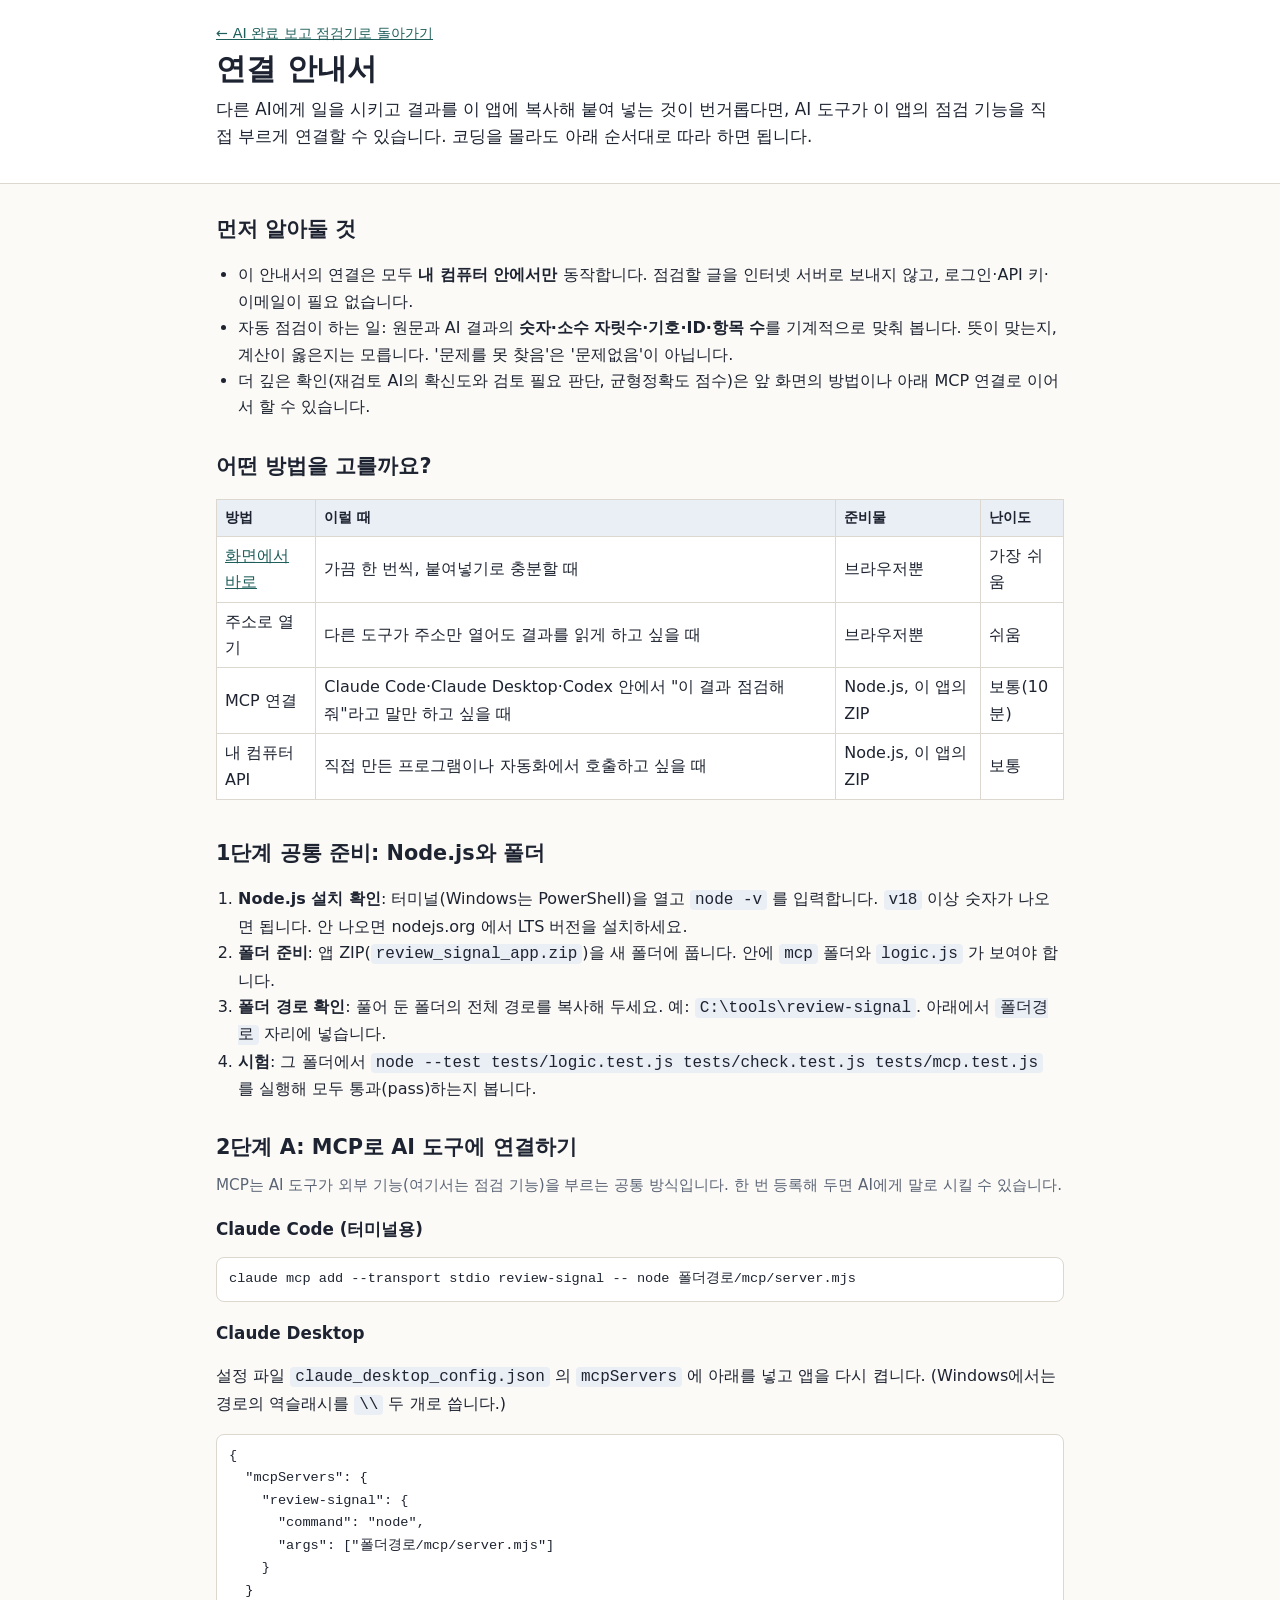
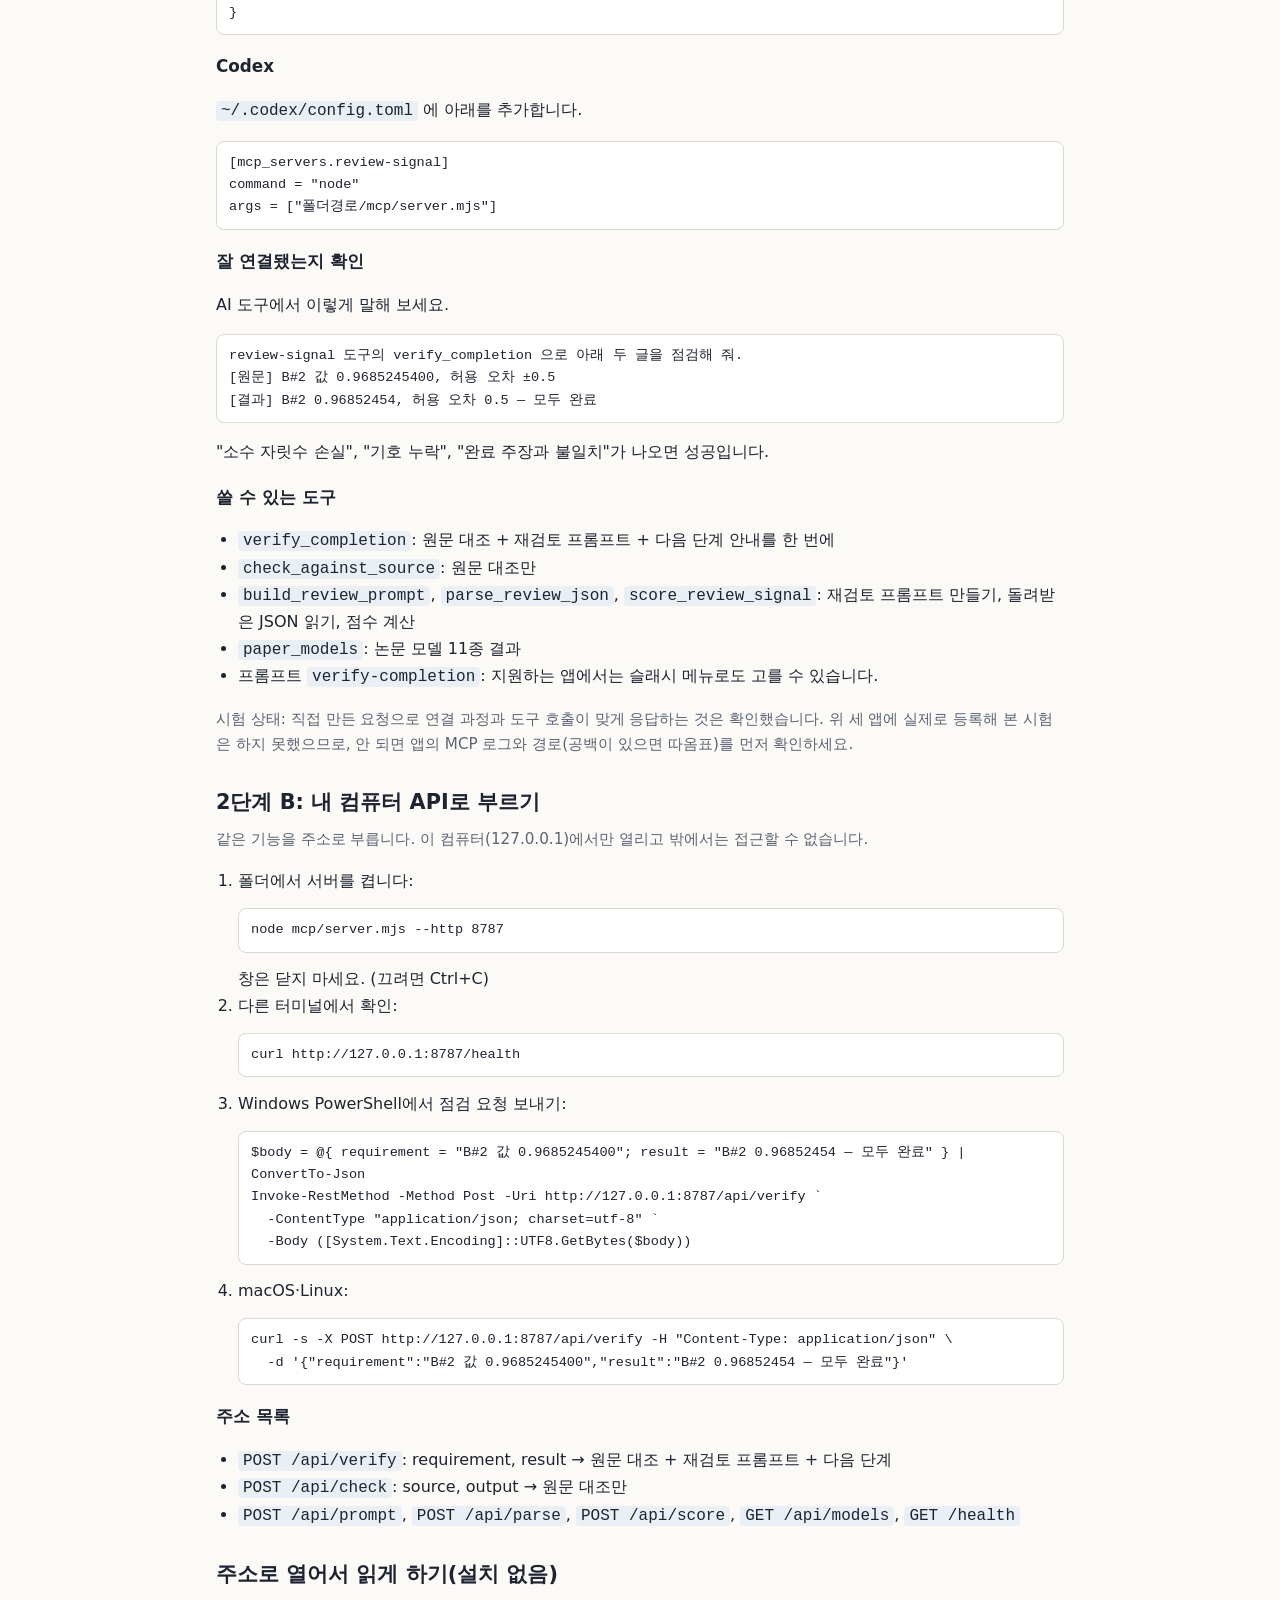
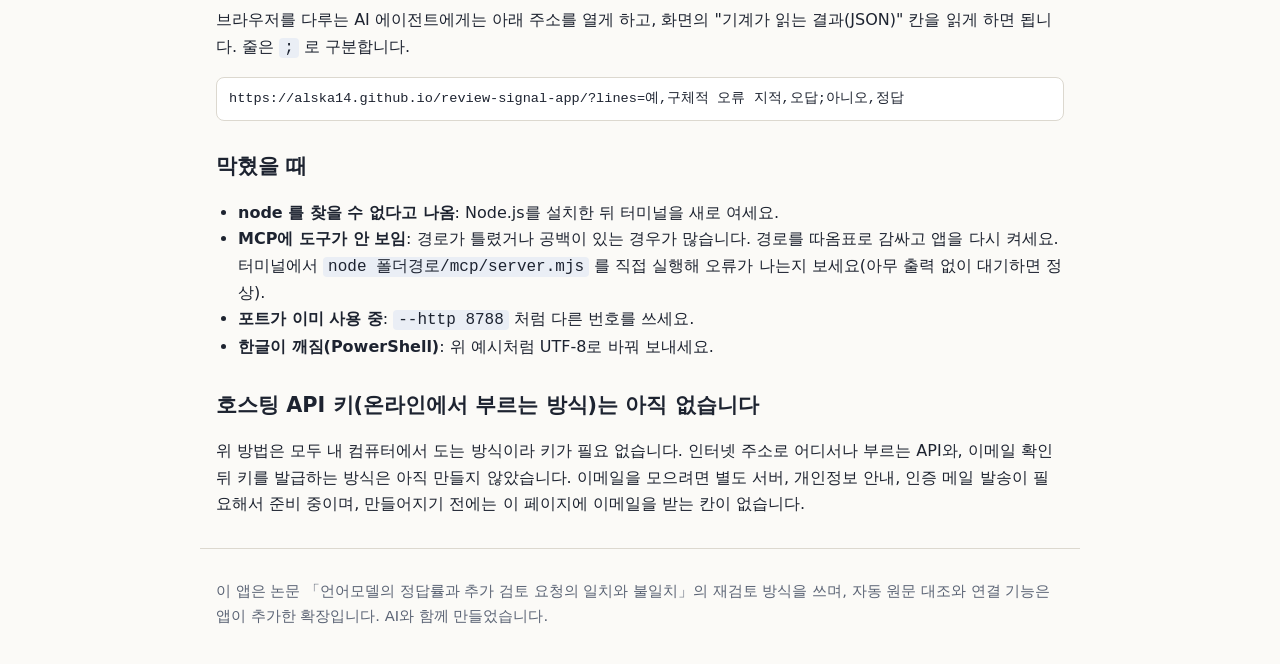
==== guide.html @ 51b06362 "자동 원문 대조, MCP 도구 6개, 로컬 HTTP API, 비전공자용 연결 안내서 추가 Co-Authored-By: Claude Sonnet 5.5 <noreply@anthrop" ====
<!doctype html>
<html lang="ko">
<head>
<meta charset="utf-8">
<meta name="viewport" content="width=device-width, initial-scale=1">
<title>연결 안내서 - AI 완료 보고 점검기</title>
<meta name="description" content="복붙 없이 AI 도구에서 바로 쓰는 법: MCP 연결과 로컬 API, 비전공자용 단계별 안내">
<link rel="stylesheet" href="style.css">
</head>
<body class="guide">
<header class="top"><div class="wrap">
  <p class="paper-title"><a href="index.html">← AI 완료 보고 점검기로 돌아가기</a></p>
  <h1>연결 안내서</h1>
  <p class="one-line">다른 AI에게 일을 시키고 결과를 이 앱에 복사해 붙여 넣는 것이 번거롭다면, AI 도구가 이 앱의 점검 기능을 직접 부르게 연결할 수 있습니다. 코딩을 몰라도 아래 순서대로 따라 하면 됩니다.</p>
</div></header>

<main class="wrap">

<section>
  <h2>먼저 알아둘 것</h2>
  <ul>
    <li>이 안내서의 연결은 모두 <b>내 컴퓨터 안에서만</b> 동작합니다. 점검할 글을 인터넷 서버로 보내지 않고, 로그인·API 키·이메일이 필요 없습니다.</li>
    <li>자동 점검이 하는 일: 원문과 AI 결과의 <b>숫자·소수 자릿수·기호·ID·항목 수</b>를 기계적으로 맞춰 봅니다. 뜻이 맞는지, 계산이 옳은지는 모릅니다. '문제를 못 찾음'은 '문제없음'이 아닙니다.</li>
    <li>더 깊은 확인(재검토 AI의 확신도와 검토 필요 판단, 균형정확도 점수)은 앞 화면의 방법이나 아래 MCP 연결로 이어서 할 수 있습니다.</li>
  </ul>
</section>

<section>
  <h2>어떤 방법을 고를까요?</h2>
  <div class="tablewrap">
  <table>
    <thead><tr><th>방법</th><th>이럴 때</th><th>준비물</th><th>난이도</th></tr></thead>
    <tbody>
      <tr><td><a href="index.html">화면에서 바로</a></td><td>가끔 한 번씩, 붙여넣기로 충분할 때</td><td>브라우저뿐</td><td>가장 쉬움</td></tr>
      <tr><td>주소로 열기</td><td>다른 도구가 주소만 열어도 결과를 읽게 하고 싶을 때</td><td>브라우저뿐</td><td>쉬움</td></tr>
      <tr><td>MCP 연결</td><td>Claude Code·Claude Desktop·Codex 안에서 "이 결과 점검해 줘"라고 말만 하고 싶을 때</td><td>Node.js, 이 앱의 ZIP</td><td>보통(10분)</td></tr>
      <tr><td>내 컴퓨터 API</td><td>직접 만든 프로그램이나 자동화에서 호출하고 싶을 때</td><td>Node.js, 이 앱의 ZIP</td><td>보통</td></tr>
    </tbody>
  </table>
  </div>
</section>

<section>
  <h2>1단계 공통 준비: Node.js와 폴더</h2>
  <ol>
    <li><b>Node.js 설치 확인</b>: 터미널(Windows는 PowerShell)을 열고 <code>node -v</code> 를 입력합니다. <code>v18</code> 이상 숫자가 나오면 됩니다. 안 나오면 nodejs.org 에서 LTS 버전을 설치하세요.</li>
    <li><b>폴더 준비</b>: 앱 ZIP(<code>review_signal_app.zip</code>)을 새 폴더에 풉니다. 안에 <code>mcp</code> 폴더와 <code>logic.js</code> 가 보여야 합니다.</li>
    <li><b>폴더 경로 확인</b>: 풀어 둔 폴더의 전체 경로를 복사해 두세요. 예: <code>C:\tools\review-signal</code>. 아래에서 <code>폴더경로</code> 자리에 넣습니다.</li>
    <li><b>시험</b>: 그 폴더에서 <code>node --test tests/logic.test.js tests/check.test.js tests/mcp.test.js</code> 를 실행해 모두 통과(pass)하는지 봅니다.</li>
  </ol>
</section>

<section>
  <h2>2단계 A: MCP로 AI 도구에 연결하기</h2>
  <p class="help">MCP는 AI 도구가 외부 기능(여기서는 점검 기능)을 부르는 공통 방식입니다. 한 번 등록해 두면 AI에게 말로 시킬 수 있습니다.</p>
  <h3>Claude Code (터미널용)</h3>
  <pre>claude mcp add --transport stdio review-signal -- node 폴더경로/mcp/server.mjs</pre>
  <h3>Claude Desktop</h3>
  <p>설정 파일 <code>claude_desktop_config.json</code> 의 <code>mcpServers</code> 에 아래를 넣고 앱을 다시 켭니다. (Windows에서는 경로의 역슬래시를 <code>\\</code> 두 개로 씁니다.)</p>
  <pre>{
  "mcpServers": {
    "review-signal": {
      "command": "node",
      "args": ["폴더경로/mcp/server.mjs"]
    }
  }
}</pre>
  <h3>Codex</h3>
  <p><code>~/.codex/config.toml</code> 에 아래를 추가합니다.</p>
  <pre>[mcp_servers.review-signal]
command = "node"
args = ["폴더경로/mcp/server.mjs"]</pre>
  <h3>잘 연결됐는지 확인</h3>
  <p>AI 도구에서 이렇게 말해 보세요.</p>
  <pre>review-signal 도구의 verify_completion 으로 아래 두 글을 점검해 줘.
[원문] B#2 값 0.9685245400, 허용 오차 ±0.5
[결과] B#2 0.96852454, 허용 오차 0.5 — 모두 완료</pre>
  <p>"소수 자릿수 손실", "기호 누락", "완료 주장과 불일치"가 나오면 성공입니다.</p>
  <h3>쓸 수 있는 도구</h3>
  <ul>
    <li><code>verify_completion</code>: 원문 대조 + 재검토 프롬프트 + 다음 단계 안내를 한 번에</li>
    <li><code>check_against_source</code>: 원문 대조만</li>
    <li><code>build_review_prompt</code>, <code>parse_review_json</code>, <code>score_review_signal</code>: 재검토 프롬프트 만들기, 돌려받은 JSON 읽기, 점수 계산</li>
    <li><code>paper_models</code>: 논문 모델 11종 결과</li>
    <li>프롬프트 <code>verify-completion</code>: 지원하는 앱에서는 슬래시 메뉴로도 고를 수 있습니다.</li>
  </ul>
  <p class="help">시험 상태: 직접 만든 요청으로 연결 과정과 도구 호출이 맞게 응답하는 것은 확인했습니다. 위 세 앱에 실제로 등록해 본 시험은 하지 못했으므로, 안 되면 앱의 MCP 로그와 경로(공백이 있으면 따옴표)를 먼저 확인하세요.</p>
</section>

<section>
  <h2>2단계 B: 내 컴퓨터 API로 부르기</h2>
  <p class="help">같은 기능을 주소로 부릅니다. 이 컴퓨터(127.0.0.1)에서만 열리고 밖에서는 접근할 수 없습니다.</p>
  <ol>
    <li>폴더에서 서버를 켭니다: <pre>node mcp/server.mjs --http 8787</pre> 창은 닫지 마세요. (끄려면 Ctrl+C)</li>
    <li>다른 터미널에서 확인: <pre>curl http://127.0.0.1:8787/health</pre></li>
    <li>Windows PowerShell에서 점검 요청 보내기:
<pre>$body = @{ requirement = "B#2 값 0.9685245400"; result = "B#2 0.96852454 — 모두 완료" } | ConvertTo-Json
Invoke-RestMethod -Method Post -Uri http://127.0.0.1:8787/api/verify `
  -ContentType "application/json; charset=utf-8" `
  -Body ([System.Text.Encoding]::UTF8.GetBytes($body))</pre></li>
    <li>macOS·Linux:
<pre>curl -s -X POST http://127.0.0.1:8787/api/verify -H "Content-Type: application/json" \
  -d '{"requirement":"B#2 값 0.9685245400","result":"B#2 0.96852454 — 모두 완료"}'</pre></li>
  </ol>
  <h3>주소 목록</h3>
  <ul>
    <li><code>POST /api/verify</code>: requirement, result → 원문 대조 + 재검토 프롬프트 + 다음 단계</li>
    <li><code>POST /api/check</code>: source, output → 원문 대조만</li>
    <li><code>POST /api/prompt</code>, <code>POST /api/parse</code>, <code>POST /api/score</code>, <code>GET /api/models</code>, <code>GET /health</code></li>
  </ul>
</section>

<section>
  <h2>주소로 열어서 읽게 하기(설치 없음)</h2>
  <p>브라우저를 다루는 AI 에이전트에게는 아래 주소를 열게 하고, 화면의 "기계가 읽는 결과(JSON)" 칸을 읽게 하면 됩니다. 줄은 <code>;</code> 로 구분합니다.</p>
  <pre>https://alska14.github.io/review-signal-app/?lines=예,구체적 오류 지적,오답;아니오,정답</pre>
</section>

<section>
  <h2>막혔을 때</h2>
  <ul>
    <li><b>node 를 찾을 수 없다고 나옴</b>: Node.js를 설치한 뒤 터미널을 새로 여세요.</li>
    <li><b>MCP에 도구가 안 보임</b>: 경로가 틀렸거나 공백이 있는 경우가 많습니다. 경로를 따옴표로 감싸고 앱을 다시 켜세요. 터미널에서 <code>node 폴더경로/mcp/server.mjs</code> 를 직접 실행해 오류가 나는지 보세요(아무 출력 없이 대기하면 정상).</li>
    <li><b>포트가 이미 사용 중</b>: <code>--http 8788</code> 처럼 다른 번호를 쓰세요.</li>
    <li><b>한글이 깨짐(PowerShell)</b>: 위 예시처럼 UTF-8로 바꿔 보내세요.</li>
  </ul>
</section>

<section>
  <h2>호스팅 API 키(온라인에서 부르는 방식)는 아직 없습니다</h2>
  <p>위 방법은 모두 내 컴퓨터에서 도는 방식이라 키가 필요 없습니다. 인터넷 주소로 어디서나 부르는 API와, 이메일 확인 뒤 키를 발급하는 방식은 아직 만들지 않았습니다. 이메일을 모으려면 별도 서버, 개인정보 안내, 인증 메일 발송이 필요해서 준비 중이며, 만들어지기 전에는 이 페이지에 이메일을 받는 칸이 없습니다.</p>
</section>

</main>
<footer class="wrap foot"><p>이 앱은 논문 「언어모델의 정답률과 추가 검토 요청의 일치와 불일치」의 재검토 방식을 쓰며, 자동 원문 대조와 연결 기능은 앱이 추가한 확장입니다. AI와 함께 만들었습니다.</p></footer>
</body>
</html>
---- style.css ----
:root {
  --bg: #fbfaf7; --fg: #1d2330; --muted: #5b6475; --card: #ffffff; --line: #dcd8cf;
  --accent: #1f5f5b; --accent-fg: #ffffff; --ok: #1d6b3a; --mid: #8a5a00; --bad: #a3262a; --info: #3a4a63;
  --okbg: #e7f3ea; --midbg: #fbf0d8; --badbg: #f9e3e3; --infobg: #eaeef5;
}
@media (prefers-color-scheme: dark) {
  :root:not([data-theme="light"]) {
    --bg: #14181f; --fg: #e9ecf1; --muted: #a6aebd; --card: #1c222c; --line: #323a48;
    --accent: #5fb8b0; --accent-fg: #0d1b1a; --ok: #7ed39a; --mid: #f0c36a; --bad: #f08a8d; --info: #b4c3dd;
    --okbg: #1b2f23; --midbg: #35290f; --badbg: #381b1c; --infobg: #1f2838;
  }
}
* { box-sizing: border-box; }
html { -webkit-text-size-adjust: 100%; }
body { margin: 0; background: var(--bg); color: var(--fg); font: 16px/1.65 "Pretendard", "Malgun Gothic", "Apple SD Gothic Neo", system-ui, sans-serif; }
.wrap { max-width: 880px; margin: 0 auto; padding: 0 16px; }
.top { background: var(--card); border-bottom: 1px solid var(--line); padding: 22px 0 18px; }
.paper-title { margin: 0; color: var(--muted); font-size: .9rem; }
h1 { margin: 4px 0 8px; font-size: 1.9rem; line-height: 1.25; }
.one-line { margin: 0 0 14px; font-size: 1.05rem; }
.steps { list-style: none; display: flex; flex-wrap: wrap; gap: 8px; padding: 0; margin: 0; }
.steps a { display: inline-flex; gap: 8px; align-items: center; padding: 8px 12px; border: 1px solid var(--line); border-radius: 999px; color: var(--fg); text-decoration: none; background: var(--bg); }
.steps b, .n { display: inline-grid; place-items: center; width: 1.6em; height: 1.6em; border-radius: 50%; background: var(--accent); color: var(--accent-fg); font-size: .85em; }
section { margin: 28px 0; }
h2 { font-size: 1.3rem; margin: 0 0 8px; display: flex; gap: 10px; align-items: center; }
h3 { font-size: 1.05rem; margin: 18px 0 6px; }
.help { color: var(--muted); font-size: .95rem; margin: 4px 0 10px; }
.btns { display: flex; flex-wrap: wrap; gap: 8px; margin-bottom: 10px; }
button { font: inherit; padding: 9px 14px; border-radius: 8px; border: 1px solid var(--accent); background: var(--accent); color: var(--accent-fg); cursor: pointer; min-height: 40px; }
button.ghost { background: transparent; color: var(--fg); border-color: var(--line); }
button.ghost:hover:not(:disabled) { border-color: var(--accent); }
button.small { padding: 4px 10px; min-height: 32px; font-size: .9rem; }
button:disabled { opacity: .55; cursor: default; }
button.chosen { border-color: var(--accent); outline: 2px solid var(--accent); }
:focus-visible { outline: 3px solid var(--accent); outline-offset: 2px; }
.tablewrap { overflow-x: auto; }
table { border-collapse: collapse; width: 100%; background: var(--card); }
th, td { border: 1px solid var(--line); padding: 6px 8px; text-align: left; vertical-align: middle; }
th { background: var(--infobg); font-size: .9rem; }
select, input[type="text"], textarea { font: inherit; width: 100%; padding: 7px 8px; border: 1px solid var(--line); border-radius: 6px; background: var(--bg); color: var(--fg); min-height: 38px; }
textarea { min-height: 96px; }
.sr { position: absolute; left: -9999px; }
.stats { display: grid; grid-template-columns: repeat(auto-fit, minmax(190px, 1fr)); gap: 10px; margin: 8px 0 12px; }
.stat { background: var(--card); border: 1px solid var(--line); border-radius: 10px; padding: 12px 14px; }
.stat .v { font-size: 1.9rem; font-weight: 800; line-height: 1.15; }
.stat.main { border-color: var(--accent); }
.stat.main .v { color: var(--accent); }
.stat .l { font-weight: 700; margin-top: 2px; }
.stat .sub { color: var(--muted); font-size: .86rem; margin-top: 2px; }
.matrix { max-width: 520px; margin: 4px 0 10px; }
.matrix td.bad { color: var(--bad); font-weight: 700; }
.notes { list-style: none; padding: 0; margin: 8px 0; display: grid; gap: 6px; }
.notes li { padding: 8px 12px; border-radius: 8px; border-left: 4px solid var(--info); background: var(--infobg); }
.notes li.ok { border-color: var(--ok); background: var(--okbg); }
.notes li.mid, .notes li.warn { border-color: var(--mid); background: var(--midbg); }
.notes li.bad { border-color: var(--bad); background: var(--badbg); }
.bars { list-style: none; padding: 0; margin: 8px 0; display: grid; gap: 6px; }
.bars li { display: grid; grid-template-columns: minmax(120px, 190px) 1fr minmax(100px, 150px); gap: 8px; align-items: center; font-size: .92rem; }
.bars .track { display: block; height: 14px; background: var(--infobg); border-radius: 7px; overflow: hidden; }
.bars .fill { display: block; height: 100%; background: var(--muted); }
.bars li.mine .fill { background: var(--accent); }
.bars li.mine { font-weight: 800; color: var(--accent); }
.case { background: var(--card); border: 1px solid var(--line); border-radius: 10px; padding: 12px 14px; margin: 12px 0; }
.case h3 { margin-top: 0; }
.case p { margin: 4px 0; }
.q { padding-left: 10px; border-left: 3px solid var(--line); }
.choices { display: flex; flex-wrap: wrap; gap: 8px; margin: 10px 0; }
.reveal { padding: 8px 12px; border-radius: 8px; margin-top: 6px; }
.reveal.ok { background: var(--okbg); } .reveal.mid { background: var(--midbg); } .reveal.bad { background: var(--badbg); }
.score { font-weight: 700; }
.problems { color: var(--bad); padding-left: 18px; }
.problems .okline { color: var(--ok); list-style: none; margin-left: -18px; }
details.paste { margin-top: 10px; }
summary { cursor: pointer; font-weight: 700; padding: 6px 0; }
.foot { border-top: 1px solid var(--line); margin-top: 30px; padding: 16px 16px 40px; color: var(--muted); font-size: .92rem; }
.foot h2 { font-size: 1rem; color: var(--fg); }
code { background: var(--infobg); padding: 1px 5px; border-radius: 4px; }
@media (max-width: 640px) {
  h1 { font-size: 1.6rem; }
  table#rows thead { position: absolute; left: -9999px; }
  table#rows, table#rows tbody, table#rows tr, table#rows td { display: block; width: 100%; }
  table#rows tr { border: 1px solid var(--line); border-radius: 10px; margin-bottom: 10px; padding: 6px; }
  table#rows td { border: 0; padding: 4px 6px; }
  table#rows td::before { content: attr(data-label); display: block; font-size: .8rem; color: var(--muted); }
  .bars li { grid-template-columns: 1fr; gap: 2px; }
}
label { display: block; font-weight: 700; margin: 12px 0 4px; }
label.inline { display: inline-block; margin: 0 8px 0 0; font-weight: 600; }
.btns select { width: auto; min-width: 220px; }
input[type="number"] { font: inherit; width: 100%; min-width: 72px; padding: 7px 8px; border: 1px solid var(--line); border-radius: 6px; background: var(--bg); color: var(--fg); min-height: 44px; }
select, input[type="text"] { min-height: 44px; }
button { min-height: 44px; }
button.small { min-height: 44px; }
.why { margin: 12px 0 0; color: var(--muted); font-size: .92rem; border-left: 3px solid var(--line); padding-left: 10px; }
pre { background: var(--card); border: 1px solid var(--line); border-radius: 8px; padding: 10px 12px; overflow-x: auto; font-size: .85rem; max-height: 360px; }
textarea[readonly] { background: var(--infobg); }
.notes li .sub { margin-top: 4px; font-size: .85rem; color: var(--muted); word-break: break-word; }
.notes-ok { padding: 8px 12px; border-radius: 8px; border-left: 4px solid var(--ok); background: var(--okbg); }
a { color: var(--accent); }
.guide h2 { margin-top: 28px; }
.guide ol, .guide ul { padding-left: 22px; }
.guide pre { white-space: pre-wrap; word-break: break-word; }
.guide table { margin: 8px 0; }
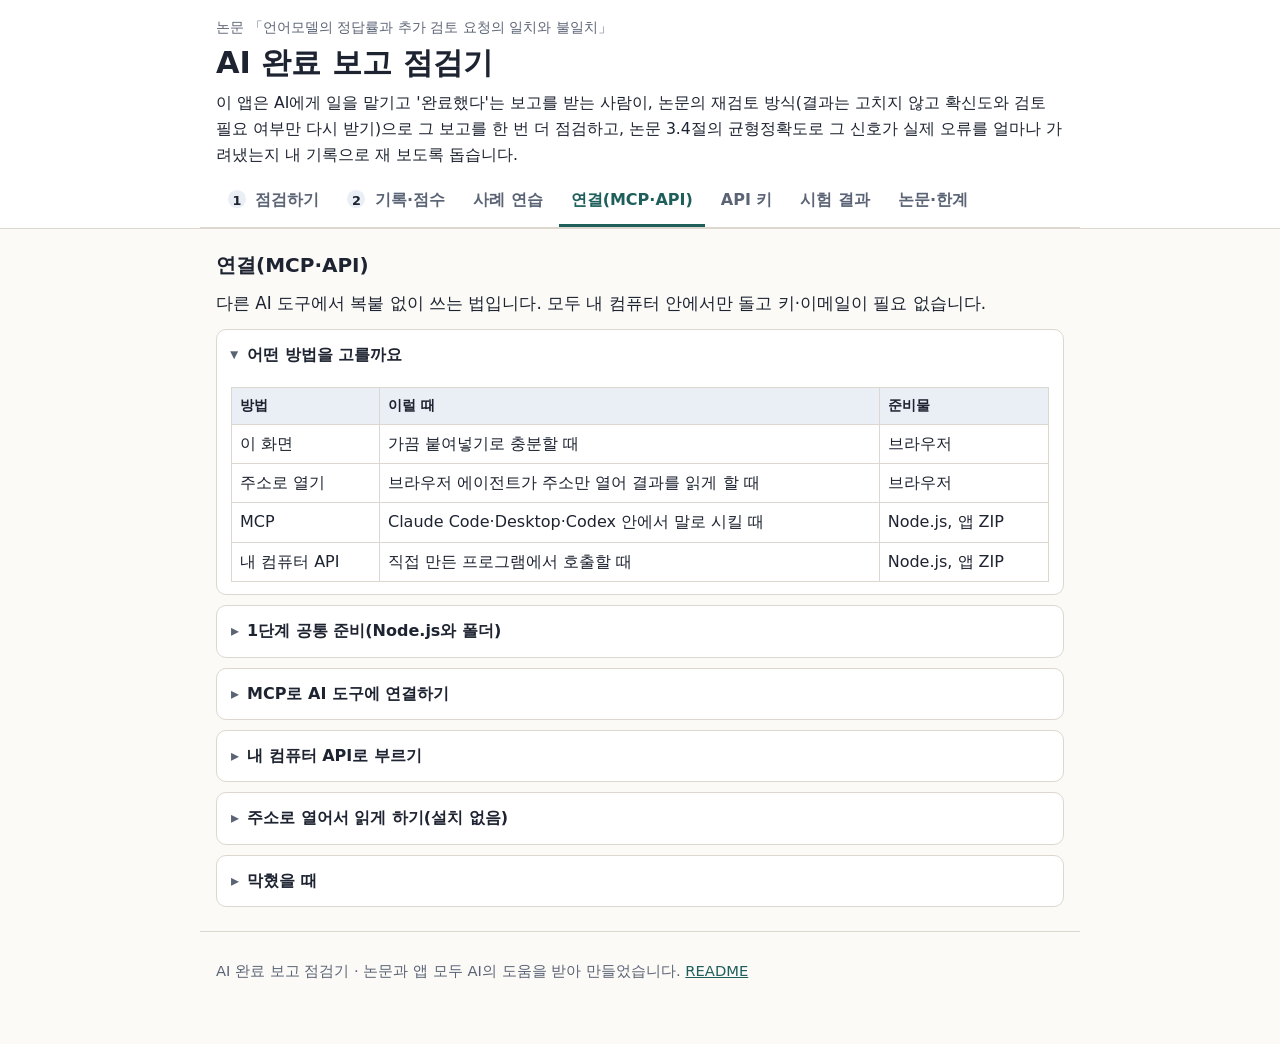
==== commit 05d6b03a: "탭 화면, 시험 결과 탭, 키 발급 로직(서버 연결 전), 원문 대조 보완, 보안 보완 Co-Authored-By: Claude Sonnet 5.5 <noreply@anthropi" ====
--- a/guide.html
+++ b/guide.html
@@ -1,137 +1,3 @@
 <!doctype html>
-<html lang="ko">
-<head>
-<meta charset="utf-8">
-<meta name="viewport" content="width=device-width, initial-scale=1">
-<title>연결 안내서 - AI 완료 보고 점검기</title>
-<meta name="description" content="복붙 없이 AI 도구에서 바로 쓰는 법: MCP 연결과 로컬 API, 비전공자용 단계별 안내">
-<link rel="stylesheet" href="style.css">
-</head>
-<body class="guide">
-<header class="top"><div class="wrap">
-  <p class="paper-title"><a href="index.html">← AI 완료 보고 점검기로 돌아가기</a></p>
-  <h1>연결 안내서</h1>
-  <p class="one-line">다른 AI에게 일을 시키고 결과를 이 앱에 복사해 붙여 넣는 것이 번거롭다면, AI 도구가 이 앱의 점검 기능을 직접 부르게 연결할 수 있습니다. 코딩을 몰라도 아래 순서대로 따라 하면 됩니다.</p>
-</div></header>
-
-<main class="wrap">
-
-<section>
-  <h2>먼저 알아둘 것</h2>
-  <ul>
-    <li>이 안내서의 연결은 모두 <b>내 컴퓨터 안에서만</b> 동작합니다. 점검할 글을 인터넷 서버로 보내지 않고, 로그인·API 키·이메일이 필요 없습니다.</li>
-    <li>자동 점검이 하는 일: 원문과 AI 결과의 <b>숫자·소수 자릿수·기호·ID·항목 수</b>를 기계적으로 맞춰 봅니다. 뜻이 맞는지, 계산이 옳은지는 모릅니다. '문제를 못 찾음'은 '문제없음'이 아닙니다.</li>
-    <li>더 깊은 확인(재검토 AI의 확신도와 검토 필요 판단, 균형정확도 점수)은 앞 화면의 방법이나 아래 MCP 연결로 이어서 할 수 있습니다.</li>
-  </ul>
-</section>
-
-<section>
-  <h2>어떤 방법을 고를까요?</h2>
-  <div class="tablewrap">
-  <table>
-    <thead><tr><th>방법</th><th>이럴 때</th><th>준비물</th><th>난이도</th></tr></thead>
-    <tbody>
-      <tr><td><a href="index.html">화면에서 바로</a></td><td>가끔 한 번씩, 붙여넣기로 충분할 때</td><td>브라우저뿐</td><td>가장 쉬움</td></tr>
-      <tr><td>주소로 열기</td><td>다른 도구가 주소만 열어도 결과를 읽게 하고 싶을 때</td><td>브라우저뿐</td><td>쉬움</td></tr>
-      <tr><td>MCP 연결</td><td>Claude Code·Claude Desktop·Codex 안에서 "이 결과 점검해 줘"라고 말만 하고 싶을 때</td><td>Node.js, 이 앱의 ZIP</td><td>보통(10분)</td></tr>
-      <tr><td>내 컴퓨터 API</td><td>직접 만든 프로그램이나 자동화에서 호출하고 싶을 때</td><td>Node.js, 이 앱의 ZIP</td><td>보통</td></tr>
-    </tbody>
-  </table>
-  </div>
-</section>
-
-<section>
-  <h2>1단계 공통 준비: Node.js와 폴더</h2>
-  <ol>
-    <li><b>Node.js 설치 확인</b>: 터미널(Windows는 PowerShell)을 열고 <code>node -v</code> 를 입력합니다. <code>v18</code> 이상 숫자가 나오면 됩니다. 안 나오면 nodejs.org 에서 LTS 버전을 설치하세요.</li>
-    <li><b>폴더 준비</b>: 앱 ZIP(<code>review_signal_app.zip</code>)을 새 폴더에 풉니다. 안에 <code>mcp</code> 폴더와 <code>logic.js</code> 가 보여야 합니다.</li>
-    <li><b>폴더 경로 확인</b>: 풀어 둔 폴더의 전체 경로를 복사해 두세요. 예: <code>C:\tools\review-signal</code>. 아래에서 <code>폴더경로</code> 자리에 넣습니다.</li>
-    <li><b>시험</b>: 그 폴더에서 <code>node --test tests/logic.test.js tests/check.test.js tests/mcp.test.js</code> 를 실행해 모두 통과(pass)하는지 봅니다.</li>
-  </ol>
-</section>
-
-<section>
-  <h2>2단계 A: MCP로 AI 도구에 연결하기</h2>
-  <p class="help">MCP는 AI 도구가 외부 기능(여기서는 점검 기능)을 부르는 공통 방식입니다. 한 번 등록해 두면 AI에게 말로 시킬 수 있습니다.</p>
-  <h3>Claude Code (터미널용)</h3>
-  <pre>claude mcp add --transport stdio review-signal -- node 폴더경로/mcp/server.mjs</pre>
-  <h3>Claude Desktop</h3>
-  <p>설정 파일 <code>claude_desktop_config.json</code> 의 <code>mcpServers</code> 에 아래를 넣고 앱을 다시 켭니다. (Windows에서는 경로의 역슬래시를 <code>\\</code> 두 개로 씁니다.)</p>
-  <pre>{
-  "mcpServers": {
-    "review-signal": {
-      "command": "node",
-      "args": ["폴더경로/mcp/server.mjs"]
-    }
-  }
-}</pre>
-  <h3>Codex</h3>
-  <p><code>~/.codex/config.toml</code> 에 아래를 추가합니다.</p>
-  <pre>[mcp_servers.review-signal]
-command = "node"
-args = ["폴더경로/mcp/server.mjs"]</pre>
-  <h3>잘 연결됐는지 확인</h3>
-  <p>AI 도구에서 이렇게 말해 보세요.</p>
-  <pre>review-signal 도구의 verify_completion 으로 아래 두 글을 점검해 줘.
-[원문] B#2 값 0.9685245400, 허용 오차 ±0.5
-[결과] B#2 0.96852454, 허용 오차 0.5 — 모두 완료</pre>
-  <p>"소수 자릿수 손실", "기호 누락", "완료 주장과 불일치"가 나오면 성공입니다.</p>
-  <h3>쓸 수 있는 도구</h3>
-  <ul>
-    <li><code>verify_completion</code>: 원문 대조 + 재검토 프롬프트 + 다음 단계 안내를 한 번에</li>
-    <li><code>check_against_source</code>: 원문 대조만</li>
-    <li><code>build_review_prompt</code>, <code>parse_review_json</code>, <code>score_review_signal</code>: 재검토 프롬프트 만들기, 돌려받은 JSON 읽기, 점수 계산</li>
-    <li><code>paper_models</code>: 논문 모델 11종 결과</li>
-    <li>프롬프트 <code>verify-completion</code>: 지원하는 앱에서는 슬래시 메뉴로도 고를 수 있습니다.</li>
-  </ul>
-  <p class="help">시험 상태: 직접 만든 요청으로 연결 과정과 도구 호출이 맞게 응답하는 것은 확인했습니다. 위 세 앱에 실제로 등록해 본 시험은 하지 못했으므로, 안 되면 앱의 MCP 로그와 경로(공백이 있으면 따옴표)를 먼저 확인하세요.</p>
-</section>
-
-<section>
-  <h2>2단계 B: 내 컴퓨터 API로 부르기</h2>
-  <p class="help">같은 기능을 주소로 부릅니다. 이 컴퓨터(127.0.0.1)에서만 열리고 밖에서는 접근할 수 없습니다.</p>
-  <ol>
-    <li>폴더에서 서버를 켭니다: <pre>node mcp/server.mjs --http 8787</pre> 창은 닫지 마세요. (끄려면 Ctrl+C)</li>
-    <li>다른 터미널에서 확인: <pre>curl http://127.0.0.1:8787/health</pre></li>
-    <li>Windows PowerShell에서 점검 요청 보내기:
-<pre>$body = @{ requirement = "B#2 값 0.9685245400"; result = "B#2 0.96852454 — 모두 완료" } | ConvertTo-Json
-Invoke-RestMethod -Method Post -Uri http://127.0.0.1:8787/api/verify `
-  -ContentType "application/json; charset=utf-8" `
-  -Body ([System.Text.Encoding]::UTF8.GetBytes($body))</pre></li>
-    <li>macOS·Linux:
-<pre>curl -s -X POST http://127.0.0.1:8787/api/verify -H "Content-Type: application/json" \
-  -d '{"requirement":"B#2 값 0.9685245400","result":"B#2 0.96852454 — 모두 완료"}'</pre></li>
-  </ol>
-  <h3>주소 목록</h3>
-  <ul>
-    <li><code>POST /api/verify</code>: requirement, result → 원문 대조 + 재검토 프롬프트 + 다음 단계</li>
-    <li><code>POST /api/check</code>: source, output → 원문 대조만</li>
-    <li><code>POST /api/prompt</code>, <code>POST /api/parse</code>, <code>POST /api/score</code>, <code>GET /api/models</code>, <code>GET /health</code></li>
-  </ul>
-</section>
-
-<section>
-  <h2>주소로 열어서 읽게 하기(설치 없음)</h2>
-  <p>브라우저를 다루는 AI 에이전트에게는 아래 주소를 열게 하고, 화면의 "기계가 읽는 결과(JSON)" 칸을 읽게 하면 됩니다. 줄은 <code>;</code> 로 구분합니다.</p>
-  <pre>https://alska14.github.io/review-signal-app/?lines=예,구체적 오류 지적,오답;아니오,정답</pre>
-</section>
-
-<section>
-  <h2>막혔을 때</h2>
-  <ul>
-    <li><b>node 를 찾을 수 없다고 나옴</b>: Node.js를 설치한 뒤 터미널을 새로 여세요.</li>
-    <li><b>MCP에 도구가 안 보임</b>: 경로가 틀렸거나 공백이 있는 경우가 많습니다. 경로를 따옴표로 감싸고 앱을 다시 켜세요. 터미널에서 <code>node 폴더경로/mcp/server.mjs</code> 를 직접 실행해 오류가 나는지 보세요(아무 출력 없이 대기하면 정상).</li>
-    <li><b>포트가 이미 사용 중</b>: <code>--http 8788</code> 처럼 다른 번호를 쓰세요.</li>
-    <li><b>한글이 깨짐(PowerShell)</b>: 위 예시처럼 UTF-8로 바꿔 보내세요.</li>
-  </ul>
-</section>
-
-<section>
-  <h2>호스팅 API 키(온라인에서 부르는 방식)는 아직 없습니다</h2>
-  <p>위 방법은 모두 내 컴퓨터에서 도는 방식이라 키가 필요 없습니다. 인터넷 주소로 어디서나 부르는 API와, 이메일 확인 뒤 키를 발급하는 방식은 아직 만들지 않았습니다. 이메일을 모으려면 별도 서버, 개인정보 안내, 인증 메일 발송이 필요해서 준비 중이며, 만들어지기 전에는 이 페이지에 이메일을 받는 칸이 없습니다.</p>
-</section>
-
-</main>
-<footer class="wrap foot"><p>이 앱은 논문 「언어모델의 정답률과 추가 검토 요청의 일치와 불일치」의 재검토 방식을 쓰며, 자동 원문 대조와 연결 기능은 앱이 추가한 확장입니다. AI와 함께 만들었습니다.</p></footer>
-</body>
-</html>
+<html lang="ko"><head><meta charset="utf-8"><meta http-equiv="refresh" content="0; url=index.html#connect"><title>연결 안내서</title></head>
+<body><p>연결 안내서는 앱의 <a href="index.html#connect">연결(MCP·API)</a> 탭으로 옮겼습니다.</p></body></html>
